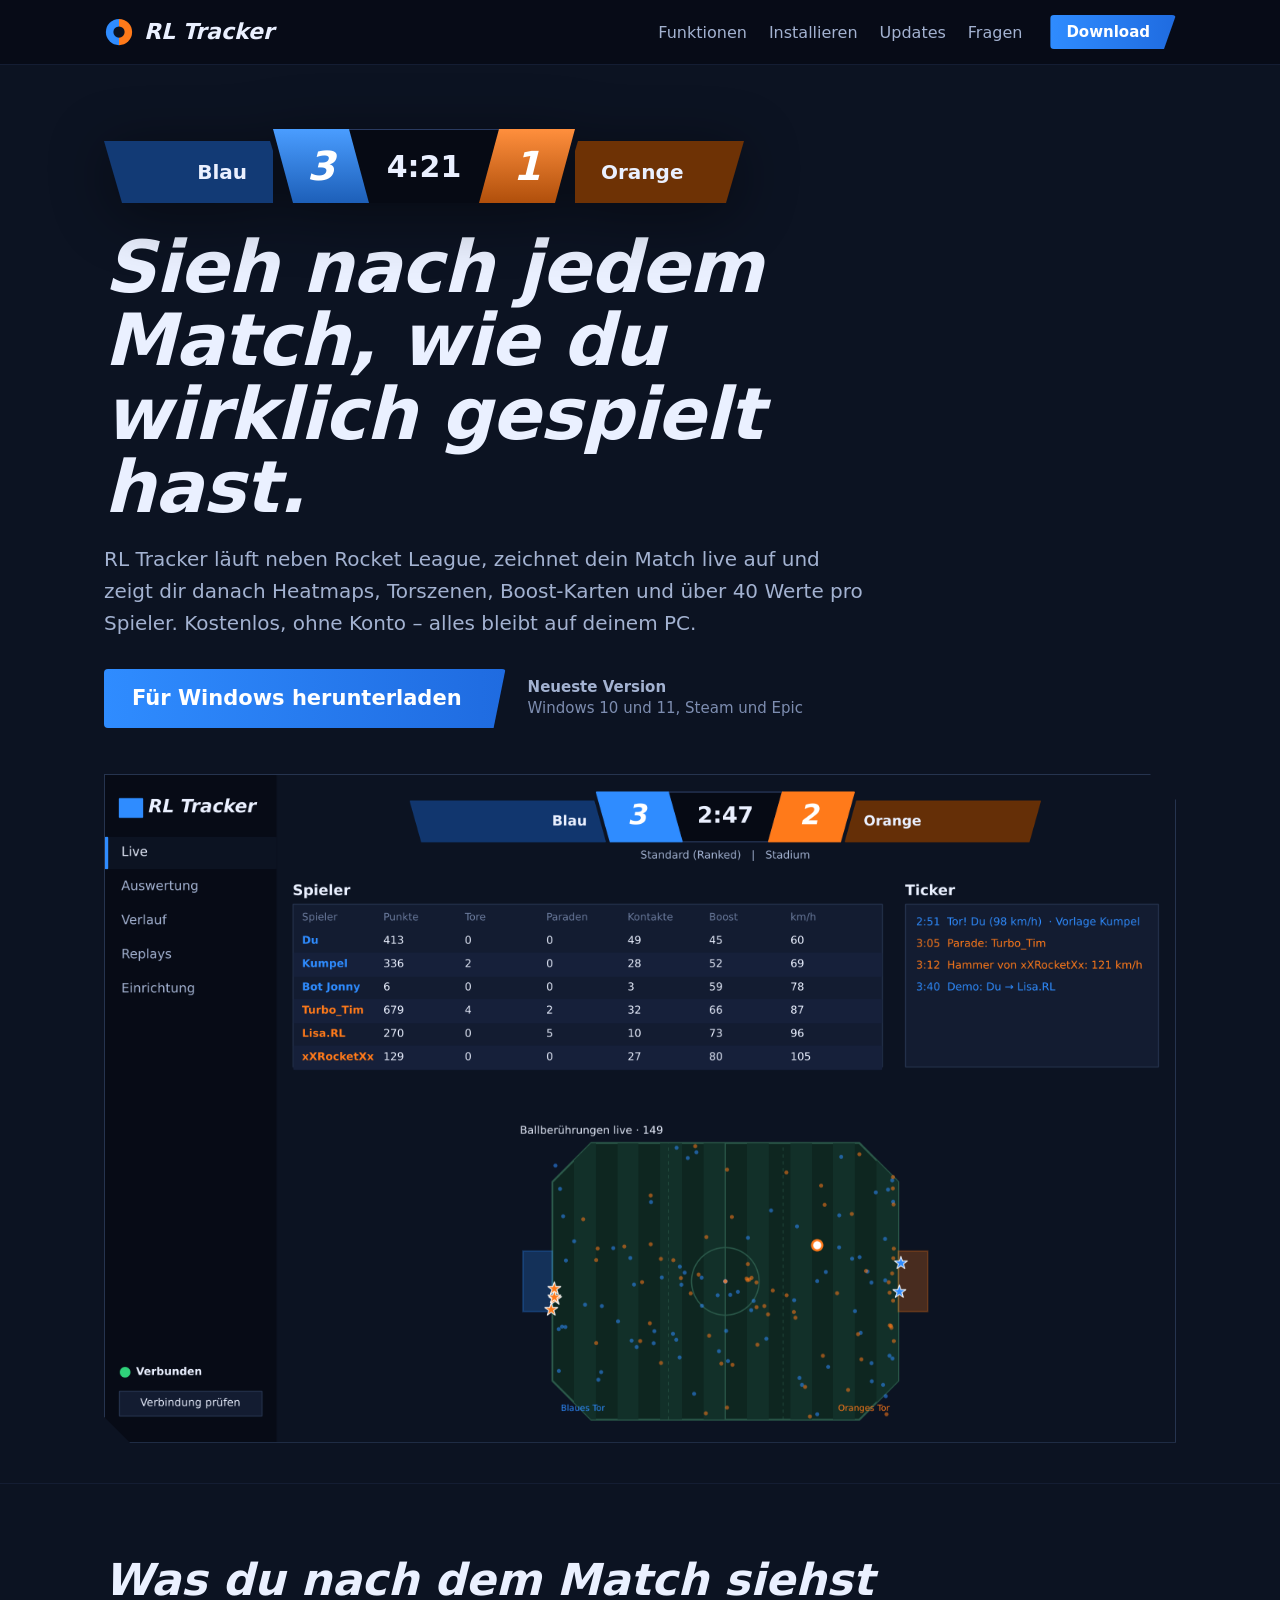
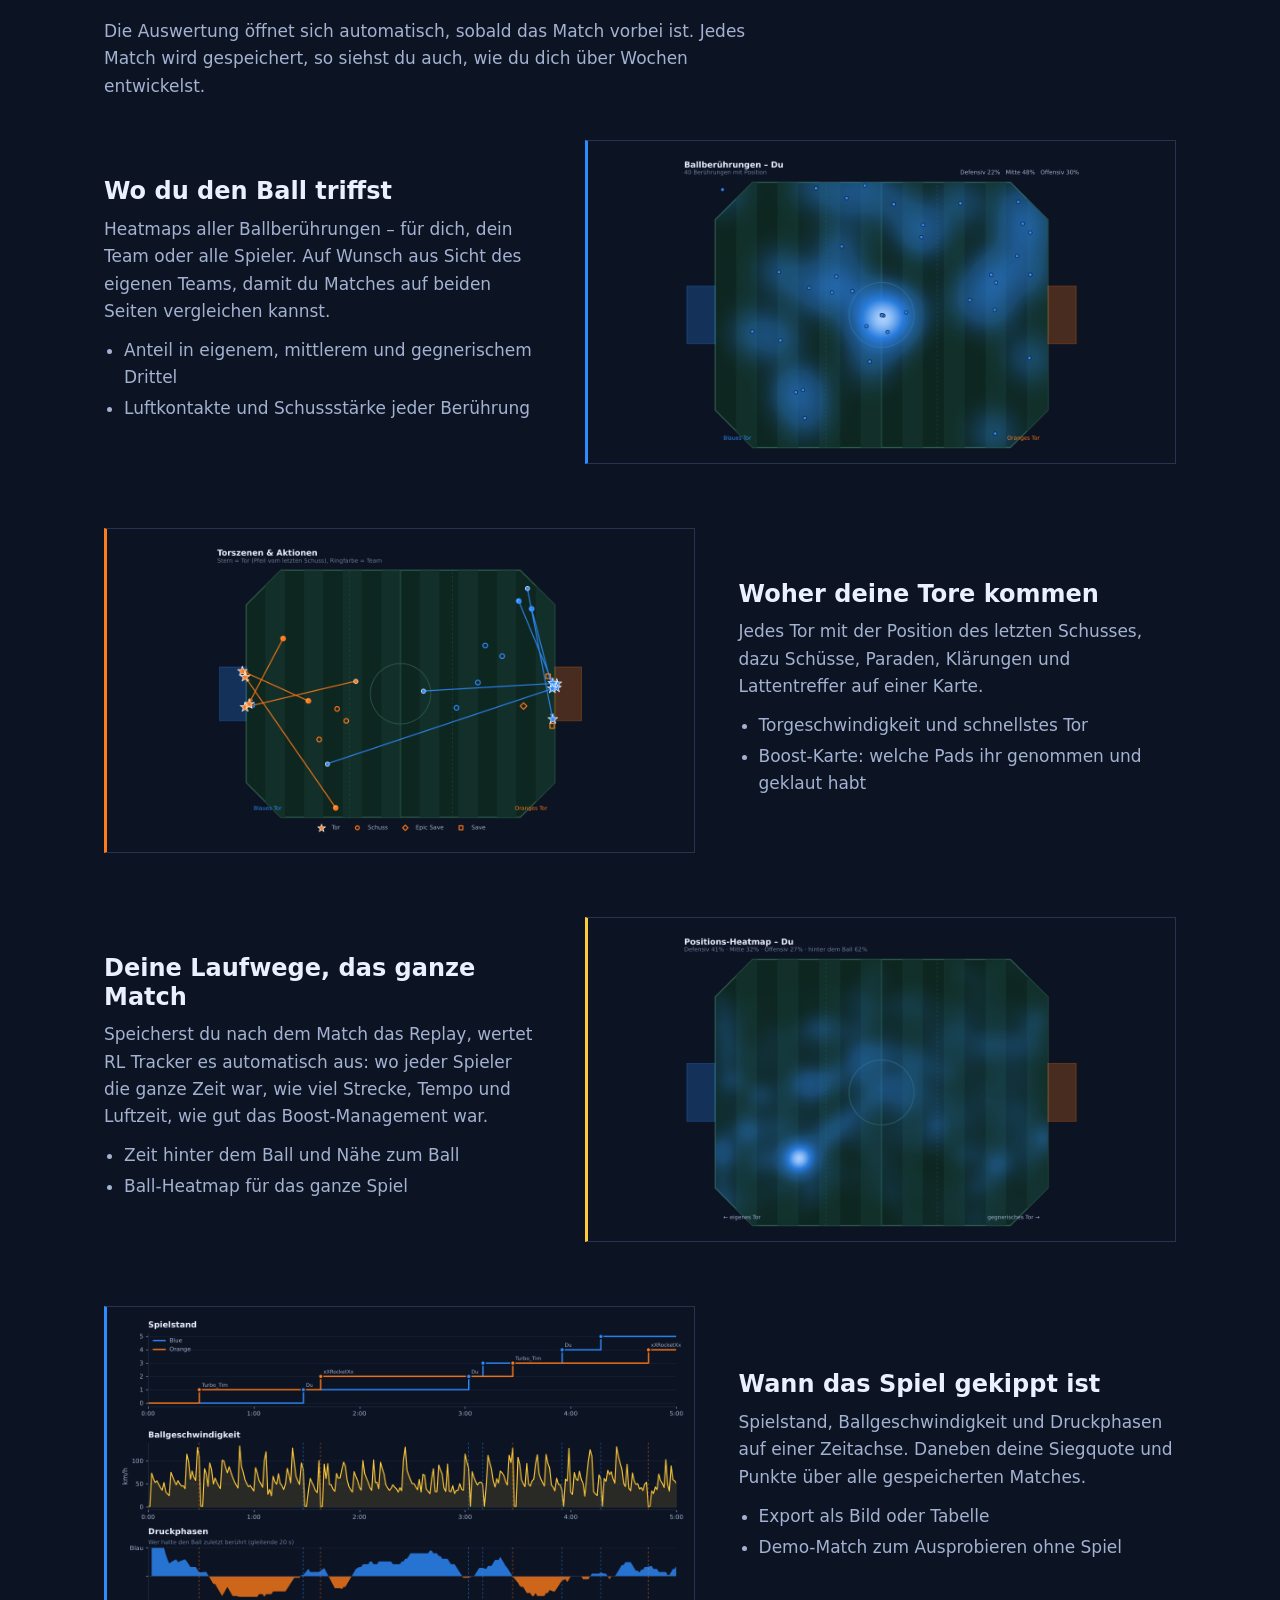
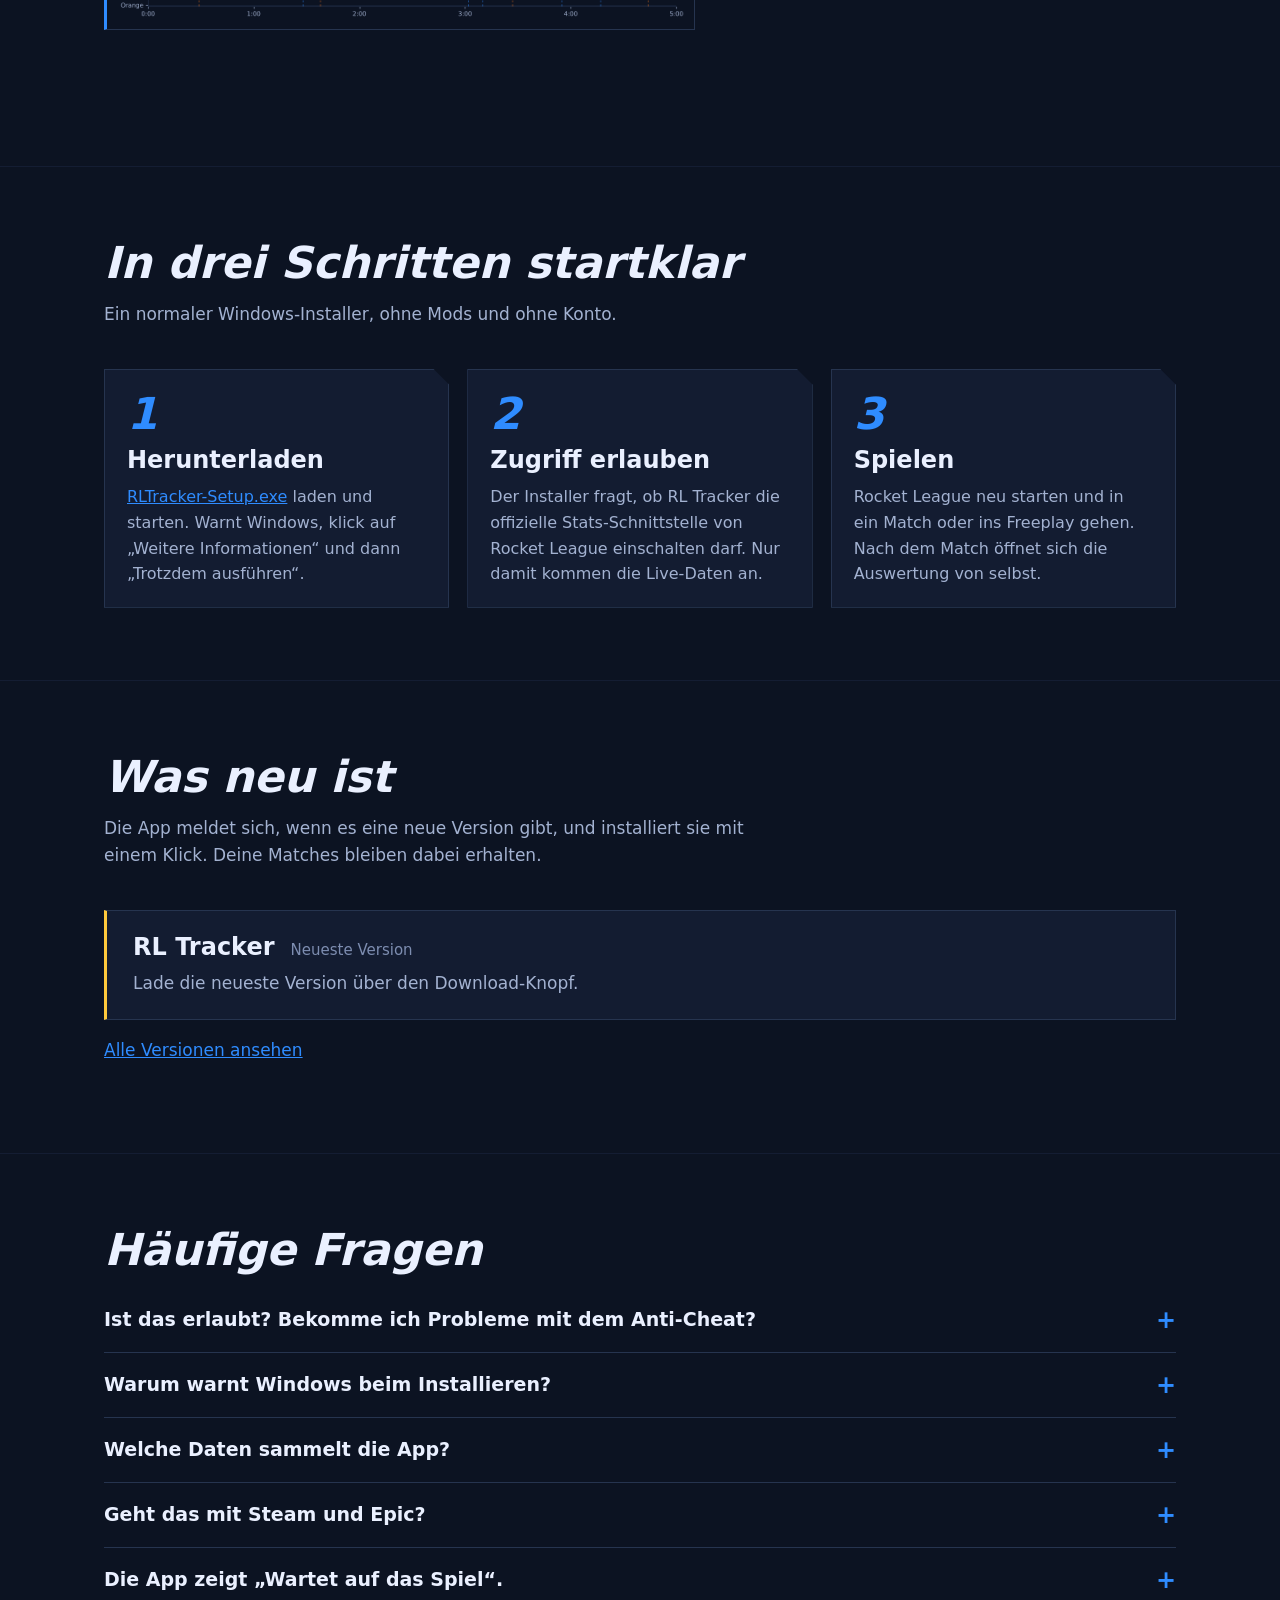
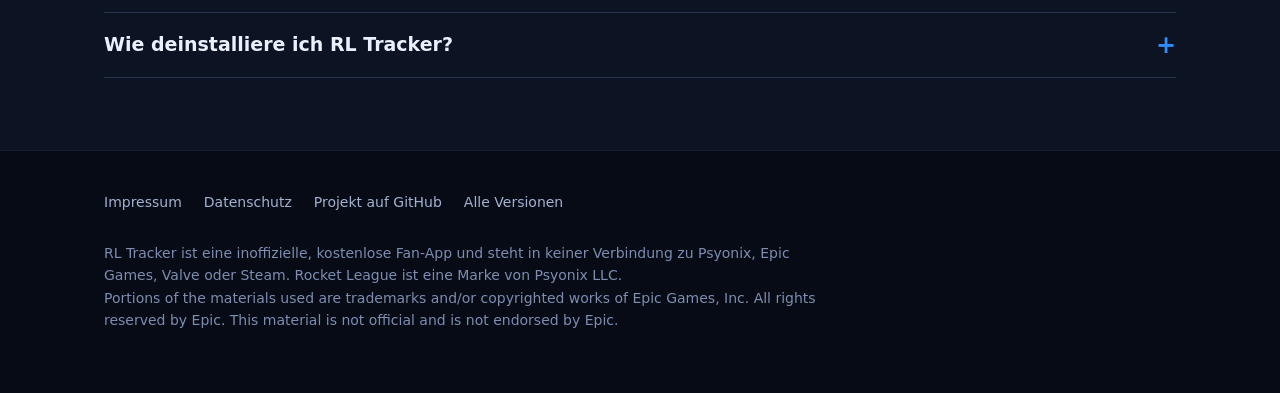
==== docs/index.html @ 03c275cf "Tracker conmplete" ====
<!doctype html>
<html lang="de">
<head>
  <meta charset="utf-8">
  <meta name="viewport" content="width=device-width, initial-scale=1">
  <title>RL Tracker – Statistiken und Heatmaps für deine Rocket-League-Matches</title>
  <meta name="description" content="Kostenlose Fan-App für Windows: zeichnet deine Rocket-League-Matches live auf und zeigt danach Heatmaps, Torszenen, Boost-Karten und über 40 Werte pro Spieler.">
  <meta property="og:title" content="RL Tracker">
  <meta property="og:description" content="Sieh nach jedem Match, wie du wirklich gespielt hast. Kostenlos für Windows.">
  <meta property="og:image" content="assets/heatmap.png">
  <link rel="icon" href="favicon.ico">
  <link rel="stylesheet" href="styles.css">
</head>
<body>

<header class="top">
  <div class="wrap">
    <a class="brand" href="#">
      <svg viewBox="0 0 64 64" aria-hidden="true"><path d="M32 4a28 28 0 0 0 0 56z" fill="#2f8cff"/><path d="M32 4a28 28 0 0 1 0 56z" fill="#ff7a1a"/><circle cx="32" cy="32" r="12" fill="#0c1322"/></svg>
      RL Tracker
    </a>
    <nav aria-label="Seitenbereiche">
      <a href="#funktionen">Funktionen</a>
      <a href="#installieren">Installieren</a>
      <a href="#updates">Updates</a>
      <a href="#fragen">Fragen</a>
    </nav>
    <a class="btn btn-primary js-download" href="#installieren">Download</a>
  </div>
</header>

<main>
  <section class="hero">
    <div class="wrap">
      <div class="bug" role="img" aria-label="Anzeigetafel: Blau 3, Orange 1">
        <div class="name blue">Blau</div>
        <div class="score blue" id="goal"><span>2</span></div>
        <div class="clock">4:21</div>
        <div class="score orange"><span>1</span></div>
        <div class="name orange">Orange</div>
      </div>

      <h1>Sieh nach jedem Match, wie du wirklich gespielt hast.</h1>
      <p class="lead">RL Tracker läuft neben Rocket League, zeichnet dein Match live auf und zeigt dir danach
        Heatmaps, Torszenen, Boost-Karten und über 40 Werte pro Spieler. Kostenlos, ohne Konto –
        alles bleibt auf deinem PC.</p>
      <div class="cta">
        <a class="btn btn-primary btn-big js-download" href="#installieren">Für Windows herunterladen</a>
        <div class="meta"><strong class="js-version">Neueste Version</strong><br>Windows 10 und 11, Steam und Epic</div>
      </div>

      <img class="shot" src="assets/live.png" width="1380" height="860"
           alt="Live-Ansicht von RL Tracker mit Anzeigetafel, Spielertabelle, Ticker und Karte der Ballkontakte">
    </div>
  </section>

  <section id="funktionen">
    <div class="wrap">
      <h2>Was du nach dem Match siehst</h2>
      <p class="intro">Die Auswertung öffnet sich automatisch, sobald das Match vorbei ist. Jedes Match wird gespeichert,
        so siehst du auch, wie du dich über Wochen entwickelst.</p>

      <div class="feature">
        <div class="text">
          <h3>Wo du den Ball triffst</h3>
          <p>Heatmaps aller Ballberührungen – für dich, dein Team oder alle Spieler. Auf Wunsch aus Sicht
            des eigenen Teams, damit du Matches auf beiden Seiten vergleichen kannst.</p>
          <ul><li>Anteil in eigenem, mittlerem und gegnerischem Drittel</li><li>Luftkontakte und Schussstärke jeder Berührung</li></ul>
        </div>
        <figure><img src="assets/heatmap.png" width="1320" height="726" loading="lazy" alt="Heatmap der Ballberührungen eines Spielers auf dem Spielfeld"></figure>
      </div>

      <div class="feature or">
        <div class="text">
          <h3>Woher deine Tore kommen</h3>
          <p>Jedes Tor mit der Position des letzten Schusses, dazu Schüsse, Paraden, Klärungen und
            Lattentreffer auf einer Karte.</p>
          <ul><li>Torgeschwindigkeit und schnellstes Tor</li><li>Boost-Karte: welche Pads ihr genommen und geklaut habt</li></ul>
        </div>
        <figure><img src="assets/torszenen.png" width="1320" height="726" loading="lazy" alt="Karte mit Toren, Schüssen und Paraden eines Matches"></figure>
      </div>

      <div class="feature bo">
        <div class="text">
          <h3>Deine Laufwege, das ganze Match</h3>
          <p>Speicherst du nach dem Match das Replay, wertet RL Tracker es automatisch aus: wo jeder Spieler
            die ganze Zeit war, wie viel Strecke, Tempo und Luftzeit, wie gut das Boost-Management war.</p>
          <ul><li>Zeit hinter dem Ball und Nähe zum Ball</li><li>Ball-Heatmap für das ganze Spiel</li></ul>
        </div>
        <figure><img src="assets/replay.png" width="1320" height="726" loading="lazy" alt="Positions-Heatmap eines Spielers aus einem Replay"></figure>
      </div>

      <div class="feature">
        <div class="text">
          <h3>Wann das Spiel gekippt ist</h3>
          <p>Spielstand, Ballgeschwindigkeit und Druckphasen auf einer Zeitachse. Daneben deine Siegquote
            und Punkte über alle gespeicherten Matches.</p>
          <ul><li>Export als Bild oder Tabelle</li><li>Demo-Match zum Ausprobieren ohne Spiel</li></ul>
        </div>
        <figure><img src="assets/verlauf.png" width="1320" height="726" loading="lazy" alt="Zeitverlauf mit Spielstand, Ballgeschwindigkeit und Druckphasen"></figure>
      </div>
    </div>
  </section>

  <section id="installieren">
    <div class="wrap">
      <h2>In drei Schritten startklar</h2>
      <p class="intro">Ein normaler Windows-Installer, ohne Mods und ohne Konto.</p>
      <ol class="steps">
        <li><h3>Herunterladen</h3>
          <p><a class="js-download" href="#">RLTracker-Setup.exe</a> laden und starten. Warnt Windows, klick auf
            „Weitere Informationen“ und dann „Trotzdem ausführen“.</p></li>
        <li><h3>Zugriff erlauben</h3>
          <p>Der Installer fragt, ob RL Tracker die offizielle Stats-Schnittstelle von Rocket League einschalten darf.
            Nur damit kommen die Live-Daten an.</p></li>
        <li><h3>Spielen</h3>
          <p>Rocket League neu starten und in ein Match oder ins Freeplay gehen. Nach dem Match öffnet sich
            die Auswertung von selbst.</p></li>
      </ol>
    </div>
  </section>

  <section id="updates">
    <div class="wrap">
      <h2>Was neu ist</h2>
      <p class="intro">Die App meldet sich, wenn es eine neue Version gibt, und installiert sie mit einem Klick.
        Deine Matches bleiben dabei erhalten.</p>
      <article class="release" id="release">
        <header><h3>RL Tracker</h3><span>Neueste Version</span></header>
        <div class="notes">Lade die neueste Version über den Download-Knopf.</div>
      </article>
      <p><a class="js-all-releases" href="#">Alle Versionen ansehen</a></p>
    </div>
  </section>

  <section id="fragen">
    <div class="wrap">
      <h2>Häufige Fragen</h2>
      <details>
        <summary>Ist das erlaubt? Bekomme ich Probleme mit dem Anti-Cheat?</summary>
        <p>RL Tracker nutzt die offizielle Stats-Schnittstelle, die Psyonix für Overlays und Tools anbietet. Die App
          verändert keine Spieldateien, liest keinen Spielspeicher, installiert keine Mods und verschafft dir keinen
          spielerischen Vorteil. Sie wertet nur aus, was das Spiel selbst bereitstellt.</p>
      </details>
      <details>
        <summary>Warum warnt Windows beim Installieren?</summary>
        <p>Windows warnt bei neuen Programmen, die noch nicht digital signiert sind. Klick auf „Weitere Informationen“
          und dann auf „Trotzdem ausführen“. Wer sichergehen will, vergleicht die Prüfsumme der Datei mit der auf der
          Download-Seite: in PowerShell <code>Get-FileHash RLTracker-Setup.exe</code>.</p>
      </details>
      <details>
        <summary>Welche Daten sammelt die App?</summary>
        <p>Keine. Matches und Einstellungen liegen in <code>Dokumente\RLTracker</code> auf deinem PC. Die App fragt beim Start
          nur bei GitHub nach, ob es eine neue Version gibt – das lässt sich abschalten.</p>
      </details>
      <details>
        <summary>Geht das mit Steam und Epic?</summary>
        <p>Ja, mit beiden – auch wenn beide installiert sind. Der Installer stellt alle gefundenen Installationen ein.</p>
      </details>
      <details>
        <summary>Die App zeigt „Wartet auf das Spiel“.</summary>
        <ol>
          <li>Rocket League komplett beenden und neu starten – die Einstellung wird nur beim Spielstart gelesen.</li>
          <li>In ein Match oder ins Freeplay gehen; im Hauptmenü sendet das Spiel nichts.</li>
          <li>Hilft das nicht: in der App „Verbindung prüfen“ und „Automatisch reparieren“ klicken.</li>
        </ol>
      </details>
      <details>
        <summary>Wie deinstalliere ich RL Tracker?</summary>
        <p>Windows-Einstellungen, Apps, RL Tracker, Deinstallieren. Dabei wird die Stats-Schnittstelle wieder
          ausgeschaltet. Deine gespeicherten Matches bleiben in <code>Dokumente\RLTracker</code>, bis du den Ordner löschst.</p>
      </details>
    </div>
  </section>
</main>

<footer>
  <div class="wrap">
    <div class="links">
      <a href="impressum.html">Impressum</a>
      <a href="datenschutz.html">Datenschutz</a>
      <a class="js-repo" href="#">Projekt auf GitHub</a>
      <a class="js-all-releases" href="#">Alle Versionen</a>
    </div>
    <p class="legal">RL Tracker ist eine inoffizielle, kostenlose Fan-App und steht in keiner Verbindung zu Psyonix,
      Epic Games, Valve oder Steam. Rocket League ist eine Marke von Psyonix LLC.<br>
      Portions of the materials used are trademarks and/or copyrighted works of Epic Games, Inc. All rights reserved
      by Epic. This material is not official and is not endorsed by Epic.</p>
  </div>
</footer>

<script>
  // ===== Einstellung: dein GitHub-Projekt (genauso wie GITHUB_REPO in rltracker/__init__.py) =====
  const REPO = "steffenPls/rltracker";

  const configured = !/DEIN/i.test(REPO);
  const releases = `https://github.com/${REPO}/releases`;
  // Dieser Link zeigt immer auf die neueste Version – nach einem Update muss hier nichts geändert werden.
  const download = `${releases}/latest/download/RLTracker-Setup.exe`;

  if (configured) {
    document.querySelectorAll(".js-download").forEach(a => a.href = download);
    document.querySelectorAll(".js-all-releases").forEach(a => a.href = releases);
    document.querySelectorAll(".js-repo").forEach(a => a.href = `https://github.com/${REPO}`);
  }

  // Anzeigetafel: einmal ein Tor für Blau
  const goal = document.getElementById("goal");
  const reduce = matchMedia("(prefers-reduced-motion: reduce)").matches;
  setTimeout(() => { goal.innerHTML = "<span>3</span>"; goal.classList.add("goal"); }, reduce ? 0 : 900);

  // Neueste Version von GitHub anzeigen (Versionsnummer, Datum, Größe, Änderungen)
  const esc = s => s.replace(/[&<>"]/g, c => ({"&": "&amp;", "<": "&lt;", ">": "&gt;", '"': "&quot;"}[c]));
  function notesToHtml(md) {
    const out = []; let list = false;
    for (const raw of md.split(/\r?\n/)) {
      const line = raw.trim();
      const item = line.match(/^[-*]\s+(.*)/);
      if (item) { if (!list) { out.push("<ul>"); list = true; } out.push(`<li>${esc(item[1])}</li>`); continue; }
      if (list) { out.push("</ul>"); list = false; }
      if (line) out.push(`<p>${esc(line.replace(/^#+\s*/, ""))}</p>`);
    }
    if (list) out.push("</ul>");
    return out.join("");
  }
  if (configured) {
    fetch(`https://api.github.com/repos/${REPO}/releases/latest`, {headers: {Accept: "application/vnd.github+json"}})
      .then(r => r.ok ? r.json() : Promise.reject(r.status))
      .then(rel => {
        const v = (rel.tag_name || "").replace(/^v/i, "");
        const asset = (rel.assets || []).find(a => a.name === "RLTracker-Setup.exe");
        const size = asset ? `, ${Math.round(asset.size / 1e6)} MB` : "";
        const date = new Date(rel.published_at).toLocaleDateString("de-DE", {day: "numeric", month: "long", year: "numeric"});
        document.querySelectorAll(".js-version").forEach(e => e.textContent = `Version ${v}${size}`);
        const box = document.getElementById("release");
        box.querySelector("h3").textContent = `Version ${v}`;
        box.querySelector("header span").textContent = date;
        box.querySelector(".notes").innerHTML = rel.body ? notesToHtml(rel.body) : "Fehlerbehebungen und Verbesserungen.";
      })
      .catch(() => {});
  }
</script>
</body>
</html>
---- docs/styles.css ----
/* RL Tracker – Webseite. Gleiche Farben wie die App: Arena bei Nacht, Teamfarben, Boost-Gelb. */
:root {
  --rail: #070b16;
  --bg: #0c1322;
  --panel: #131c31;
  --raised: #1a2540;
  --line: #26344f;
  --text: #eaf0ff;
  --text-2: #a3b2d1;
  --muted: #7d8db0;
  --blue: #2f8cff;
  --blue-dark: #123a75;
  --orange: #ff7a1a;
  --orange-dark: #6e3205;
  --boost: #ffc93c;
  --display: "Bahnschrift", "DIN Alternate", "DIN Condensed", "Barlow Semi Condensed", "Arial Narrow", system-ui, sans-serif;
  --body: "Segoe UI", system-ui, -apple-system, "Helvetica Neue", Arial, sans-serif;
  --max: 1120px;
  color-scheme: dark;
}

* { box-sizing: border-box; }
html { scroll-behavior: smooth; }
body {
  margin: 0;
  background: var(--bg);
  color: var(--text);
  font: 17px/1.6 var(--body);
  -webkit-font-smoothing: antialiased;
}
img { max-width: 100%; height: auto; display: block; }
a { color: var(--blue); }
a:hover { color: #6aaeff; }
:focus-visible { outline: 2px solid var(--boost); outline-offset: 3px; }

.wrap { max-width: var(--max); margin: 0 auto; padding: 0 24px; }

/* ------------------------------------------------------------ Kopfzeile */
.top {
  position: sticky; top: 0; z-index: 10;
  background: color-mix(in srgb, var(--rail) 88%, transparent);
  backdrop-filter: blur(8px);
  border-bottom: 1px solid #141d33;
}
.top .wrap { display: flex; align-items: center; gap: 28px; height: 64px; }
.brand { display: flex; align-items: center; gap: 10px; color: var(--text); text-decoration: none;
  font: italic 700 22px/1 var(--display); }
.brand svg { width: 30px; height: 30px; }
.top nav { display: flex; gap: 22px; margin-left: auto; }
.top nav a { color: var(--text-2); text-decoration: none; font: 500 16px var(--display); }
.top nav a:hover { color: var(--text); }

/* ------------------------------------------------------------ Knöpfe */
.btn {
  display: inline-flex; align-items: center; gap: 10px;
  padding: 12px 22px; border-radius: 4px; text-decoration: none;
  font: 600 17px/1.2 var(--display); color: var(--text);
  background: var(--panel); border: 1px solid var(--line);
}
.btn:hover { background: var(--raised); color: var(--text); }
.btn-primary {
  color: #fff; border: none;
  background: linear-gradient(90deg, #2f8cff, #1f6be0);
  clip-path: polygon(0 0, 100% 0, calc(100% - 12px) 100%, 0 100%);
  padding-right: 34px;
}
.btn-primary:hover { background: linear-gradient(90deg, #4a9cff, #2f7cf0); color: #fff; }
.btn-big { font-size: 21px; padding: 17px 44px 17px 28px; }
.btn small { font: 400 14px var(--body); opacity: .85; }
.top .btn { padding: 8px 26px 8px 16px; font-size: 15px; }

/* ------------------------------------------------------------ Hero */
.hero { padding: 64px 0 40px; overflow: hidden; }
.hero h1 {
  font: italic 700 clamp(40px, 6.2vw, 72px)/1.02 var(--display);
  letter-spacing: -0.01em;
  margin: 28px 0 18px;
  max-width: 16ch;
}
.hero p.lead { font-size: 20px; color: var(--text-2); max-width: 38em; margin: 0 0 30px; }
.cta { display: flex; flex-wrap: wrap; align-items: center; gap: 14px 22px; }
.cta .meta { color: var(--muted); font-size: 15px; line-height: 1.45; }
.cta .meta strong { color: var(--text-2); font-weight: 600; }

/* Anzeigetafel wie im Spiel – das eine auffällige Element der Seite */
.bug { display: flex; align-items: stretch; height: 74px; width: min(100%, 640px); filter: drop-shadow(0 10px 30px rgba(0,0,0,.45)); }
.bug .name, .bug .score, .bug .clock { display: flex; align-items: center; justify-content: center; }
.bug .name { flex: 1; margin-top: 12px; font: 700 20px var(--display); padding: 0 26px; }
.bug .name.blue { background: var(--blue-dark); clip-path: polygon(0 0, calc(100% - 3px) 0, calc(100% + 16px) 100%, 18px 100%); justify-content: flex-end; }
.bug .name.orange { background: var(--orange-dark); clip-path: polygon(3px 0, 100% 0, calc(100% - 18px) 100%, -16px 100%); justify-content: flex-start; }
.bug .score { width: 96px; font: italic 700 40px var(--display); color: #fff; position: relative; overflow: hidden; }
.bug .score.blue { background: linear-gradient(180deg, #4a9dff, #1d5fb8); clip-path: polygon(0 0, 100% 0, calc(100% + 20px) 100%, 20px 100%); margin-right: -20px; }
.bug .score.orange { background: linear-gradient(180deg, #ff8f3d, #b04f0b); clip-path: polygon(0 0, 100% 0, calc(100% - 20px) 100%, -20px 100%); margin-left: -20px; }
.bug .clock { width: 150px; background: #060a14; border-top: 1px solid #2a3b60;
  clip-path: polygon(0 0, 100% 0, calc(100% - 20px) 100%, 20px 100%); font: 700 30px var(--display); z-index: 1; }
.bug .score span { display: block; }
@media (prefers-reduced-motion: no-preference) {
  .bug .score.goal span { animation: tick .55s cubic-bezier(.2,.9,.3,1.2) both; }
  .bug .score.goal::after {
    content: ""; position: absolute; inset: 0; background: #fff; opacity: 0;
    animation: flash .9s ease-out both;
  }
}
@keyframes tick { from { transform: translateY(110%); } to { transform: translateY(0); } }
@keyframes flash { 0% { opacity: .75; } 100% { opacity: 0; } }

.shot {
  margin-top: 46px; border: 1px solid var(--line); background: var(--panel);
  clip-path: polygon(0 0, calc(100% - 26px) 0, 100% 26px, 100% 100%, 26px 100%, 0 calc(100% - 26px));
}

/* ------------------------------------------------------------ Abschnitte */
section { padding: 72px 0; }
section + section { border-top: 1px solid #141d33; }
h2 { font: italic 700 clamp(30px, 4vw, 44px)/1.1 var(--display); margin: 0 0 14px; }
h3 { font: 700 24px/1.2 var(--display); margin: 0 0 10px; }
.intro { color: var(--text-2); max-width: 40em; margin: 0 0 40px; }

.feature { display: grid; grid-template-columns: 1fr 1.35fr; gap: 44px; align-items: center; margin-bottom: 64px; }
.feature:nth-child(even) { grid-template-columns: 1.35fr 1fr; }
.feature:nth-child(even) .text { order: 2; }
.feature .text p { color: var(--text-2); margin: 0 0 12px; }
.feature ul { margin: 0; padding-left: 20px; color: var(--text-2); }
.feature li { margin: 4px 0; }
.feature figure { margin: 0; border: 1px solid var(--line); background: var(--bg);
  border-left: 3px solid var(--edge, var(--blue)); }
.feature.or figure { --edge: var(--orange); }
.feature.bo figure { --edge: var(--boost); }

/* Schritte (echte Reihenfolge) */
.steps { list-style: none; padding: 0; margin: 0; display: grid; grid-template-columns: repeat(3, 1fr); gap: 18px; counter-reset: s; }
.steps li { counter-increment: s; background: var(--panel); border: 1px solid var(--line); padding: 22px 22px 20px;
  clip-path: polygon(0 0, calc(100% - 16px) 0, 100% 16px, 100% 100%, 0 100%); }
.steps li::before { content: counter(s); display: block; font: italic 700 44px/1 var(--display); color: var(--blue); margin-bottom: 10px; }
.steps p { color: var(--text-2); margin: 6px 0 0; font-size: 16px; }

/* Updates */
.release { background: var(--panel); border: 1px solid var(--line); border-left: 3px solid var(--boost); padding: 22px 26px; }
.release header { display: flex; flex-wrap: wrap; gap: 6px 16px; align-items: baseline; margin-bottom: 8px; }
.release header h3 { margin: 0; }
.release header span { color: var(--muted); font-size: 15px; }
.release .notes { color: var(--text-2); }
.release .notes ul { padding-left: 20px; margin: 6px 0; }

/* FAQ */
details { border-bottom: 1px solid var(--line); padding: 4px 0; }
summary { cursor: pointer; list-style: none; padding: 16px 0; font: 600 19px var(--display); display: flex; justify-content: space-between; gap: 16px; }
summary::-webkit-details-marker { display: none; }
summary::after { content: "+"; color: var(--blue); font-size: 24px; line-height: 1; transition: transform .2s; }
details[open] summary::after { transform: rotate(45deg); }
details p, details ol { color: var(--text-2); margin: 0 0 16px; max-width: 46em; }
code { font-size: .92em; background: #0a1020; border: 1px solid var(--line); padding: 1px 6px; border-radius: 3px; }

/* ------------------------------------------------------------ Fußzeile */
footer { background: var(--rail); border-top: 1px solid #141d33; padding: 40px 0 48px; color: var(--muted); font-size: 14px; }
footer .wrap { display: grid; gap: 14px; }
footer .links { display: flex; flex-wrap: wrap; gap: 8px 22px; }
footer a { color: var(--text-2); text-decoration: none; }
footer a:hover { color: var(--text); }
.legal { max-width: 52em; }

/* Rechtstexte */
.doc { max-width: 760px; padding: 56px 24px 80px; margin: 0 auto; }
.doc h1 { font: italic 700 44px/1.1 var(--display); margin: 0 0 24px; }
.doc h2 { font-size: 26px; margin: 34px 0 8px; }
.doc p, .doc li { color: var(--text-2); }
.todo { background: rgba(255, 201, 60, .12); border: 1px dashed var(--boost); color: var(--boost); padding: 1px 6px; }

/* ------------------------------------------------------------ Schmal */
@media (max-width: 860px) {
  .top nav { display: none; }
  .top .btn { margin-left: auto; }
  .feature, .feature:nth-child(even) { grid-template-columns: 1fr; gap: 20px; }
  .feature:nth-child(even) .text { order: 0; }
  .steps { grid-template-columns: 1fr; }
  .bug { height: 58px; }
  .bug .name { font-size: 15px; padding: 0 14px; }
  .bug .score { width: 70px; font-size: 30px; }
  .bug .clock { width: 104px; font-size: 22px; }
}
@media (max-width: 480px) {
  .bug .name { display: none; }
  .bug { width: auto; }
  .btn-big { width: 100%; justify-content: center; text-align: center; padding-right: 34px; }
}
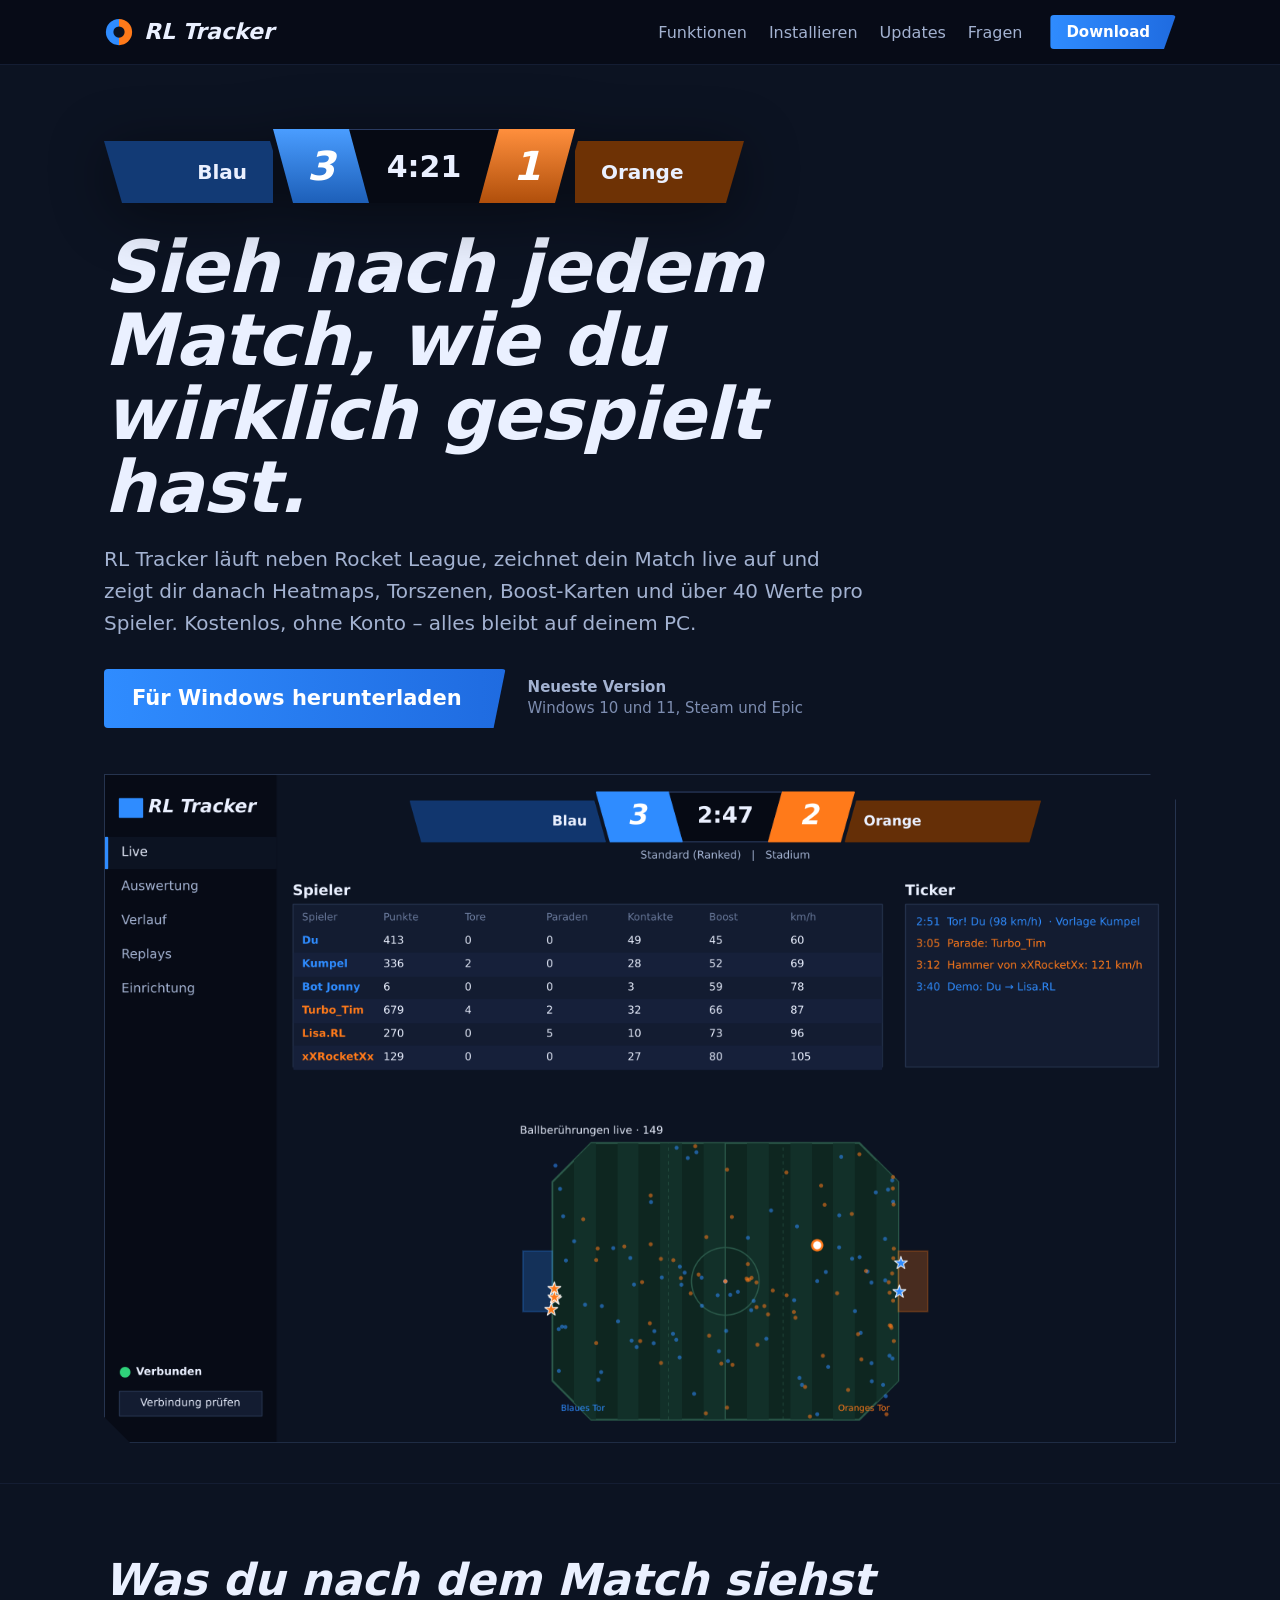
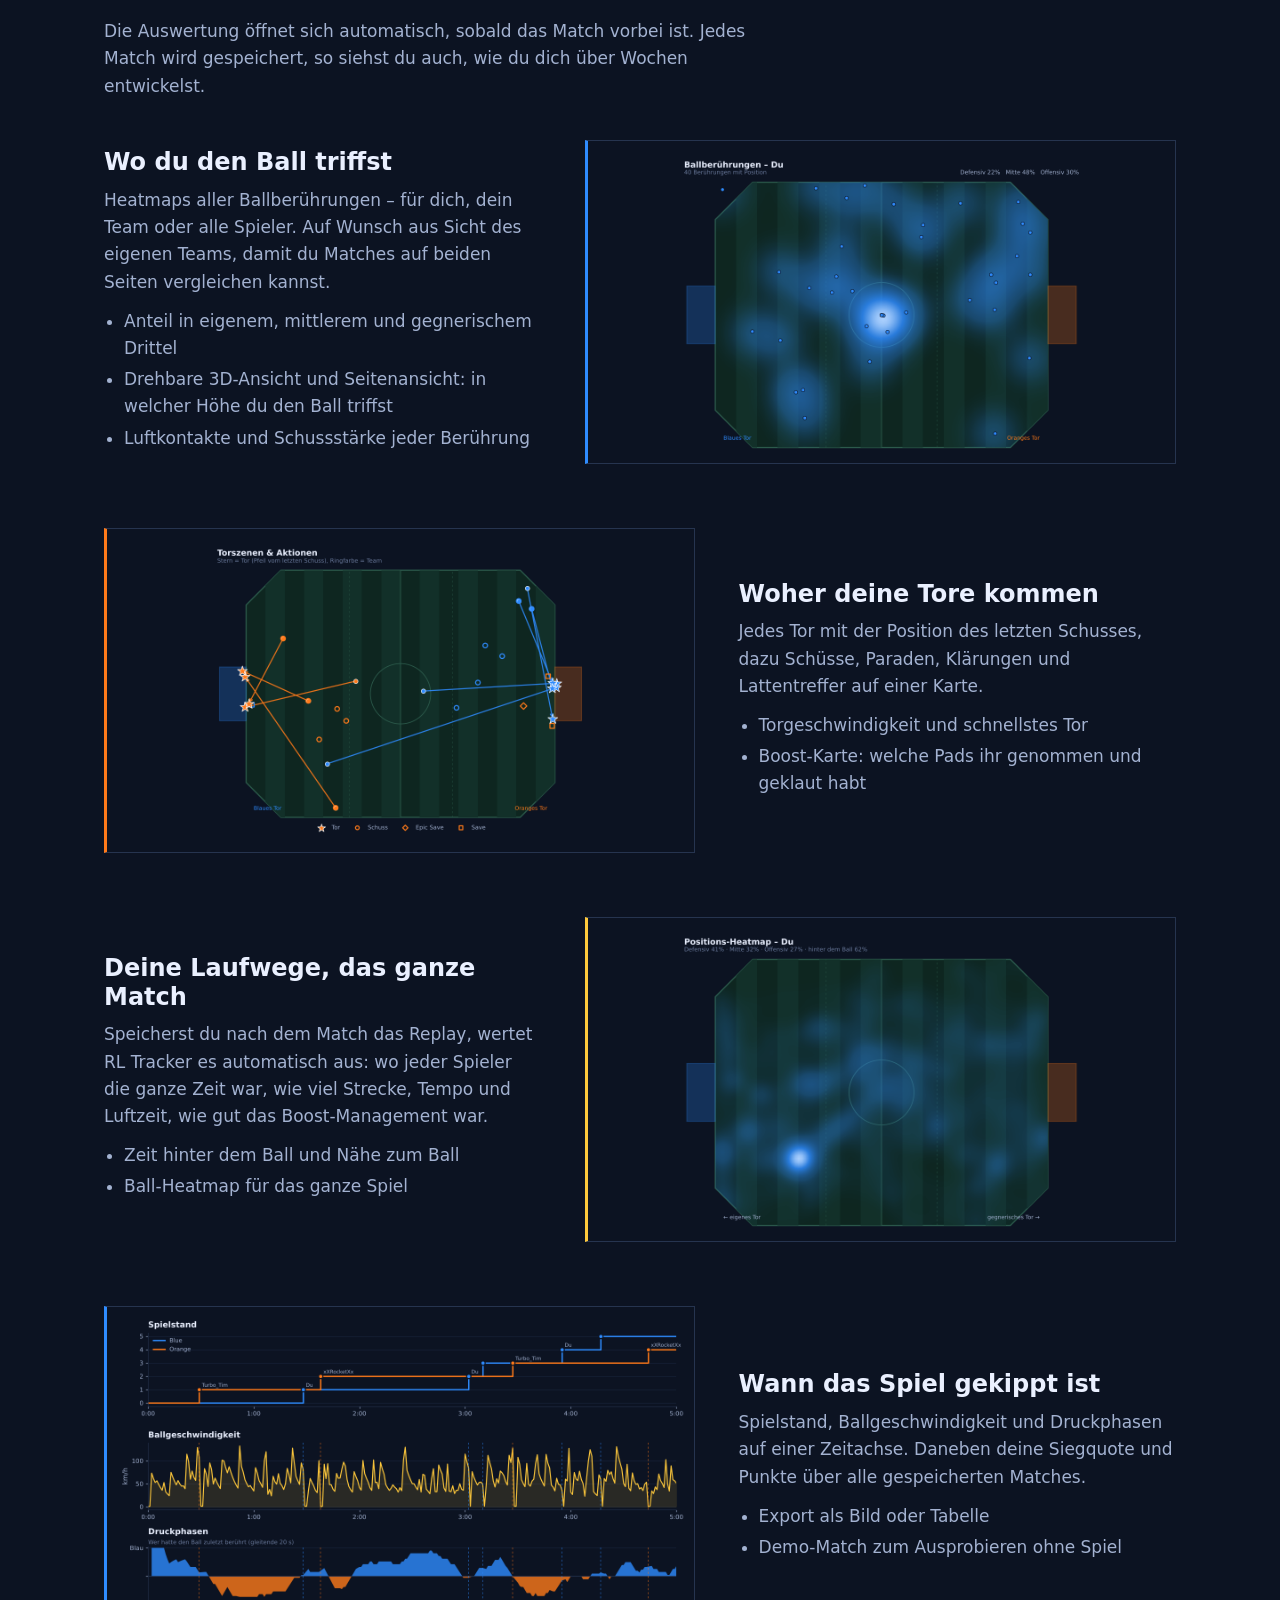
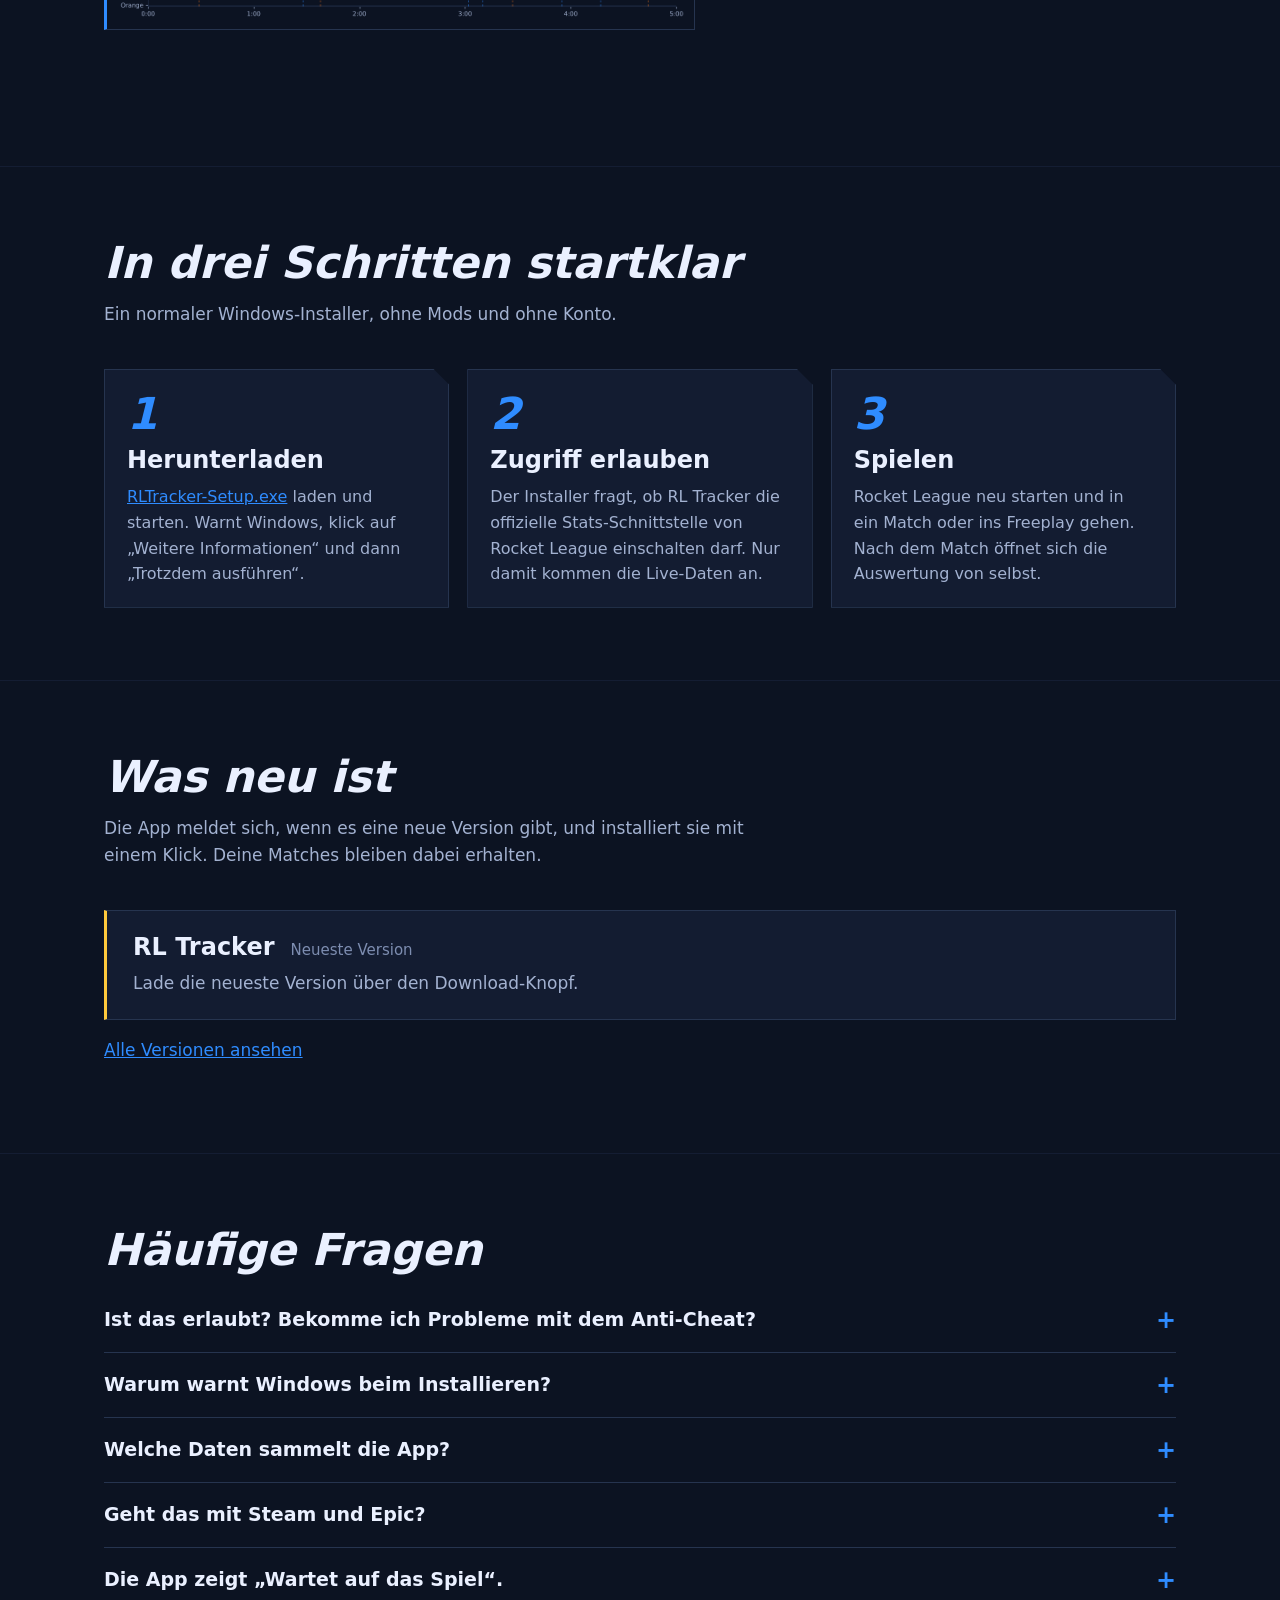
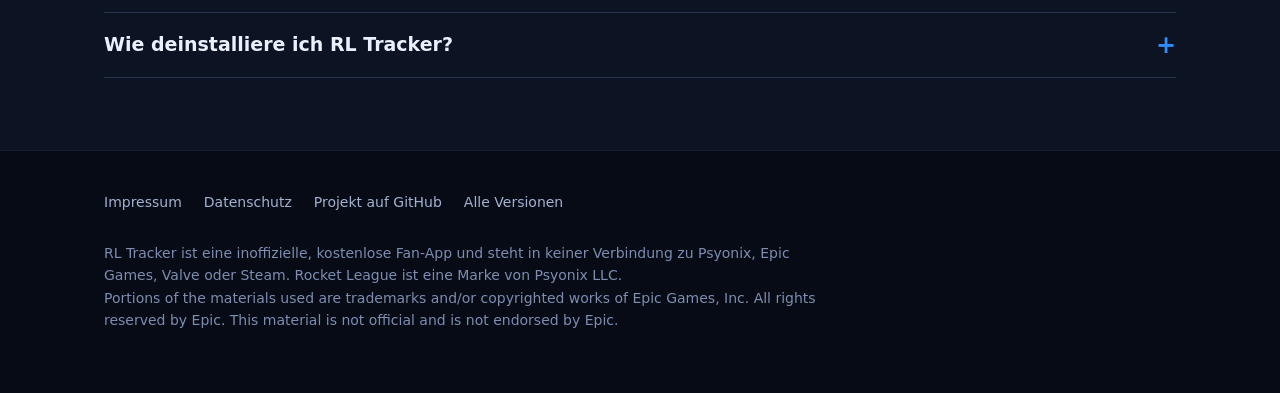
==== commit 24c5e3ce: "3d heatmap" ====
--- a/docs/index.html
+++ b/docs/index.html
@@ -65,7 +65,7 @@
           <h3>Wo du den Ball triffst</h3>
           <p>Heatmaps aller Ballberührungen – für dich, dein Team oder alle Spieler. Auf Wunsch aus Sicht
             des eigenen Teams, damit du Matches auf beiden Seiten vergleichen kannst.</p>
-          <ul><li>Anteil in eigenem, mittlerem und gegnerischem Drittel</li><li>Luftkontakte und Schussstärke jeder Berührung</li></ul>
+          <ul><li>Anteil in eigenem, mittlerem und gegnerischem Drittel</li><li>Drehbare 3D-Ansicht und Seitenansicht: in welcher Höhe du den Ball triffst</li><li>Luftkontakte und Schussstärke jeder Berührung</li></ul>
         </div>
         <figure><img src="assets/heatmap.png" width="1320" height="726" loading="lazy" alt="Heatmap der Ballberührungen eines Spielers auf dem Spielfeld"></figure>
       </div>
@@ -213,6 +213,7 @@
   const esc = s => s.replace(/[&<>"]/g, c => ({"&": "&amp;", "<": "&lt;", ">": "&gt;", '"': "&quot;"}[c]));
   function notesToHtml(md) {
     const out = []; let list = false;
+    md = md.replace(/\[wichtig\]/ig, "");
     for (const raw of md.split(/\r?\n/)) {
       const line = raw.trim();
       const item = line.match(/^[-*]\s+(.*)/);
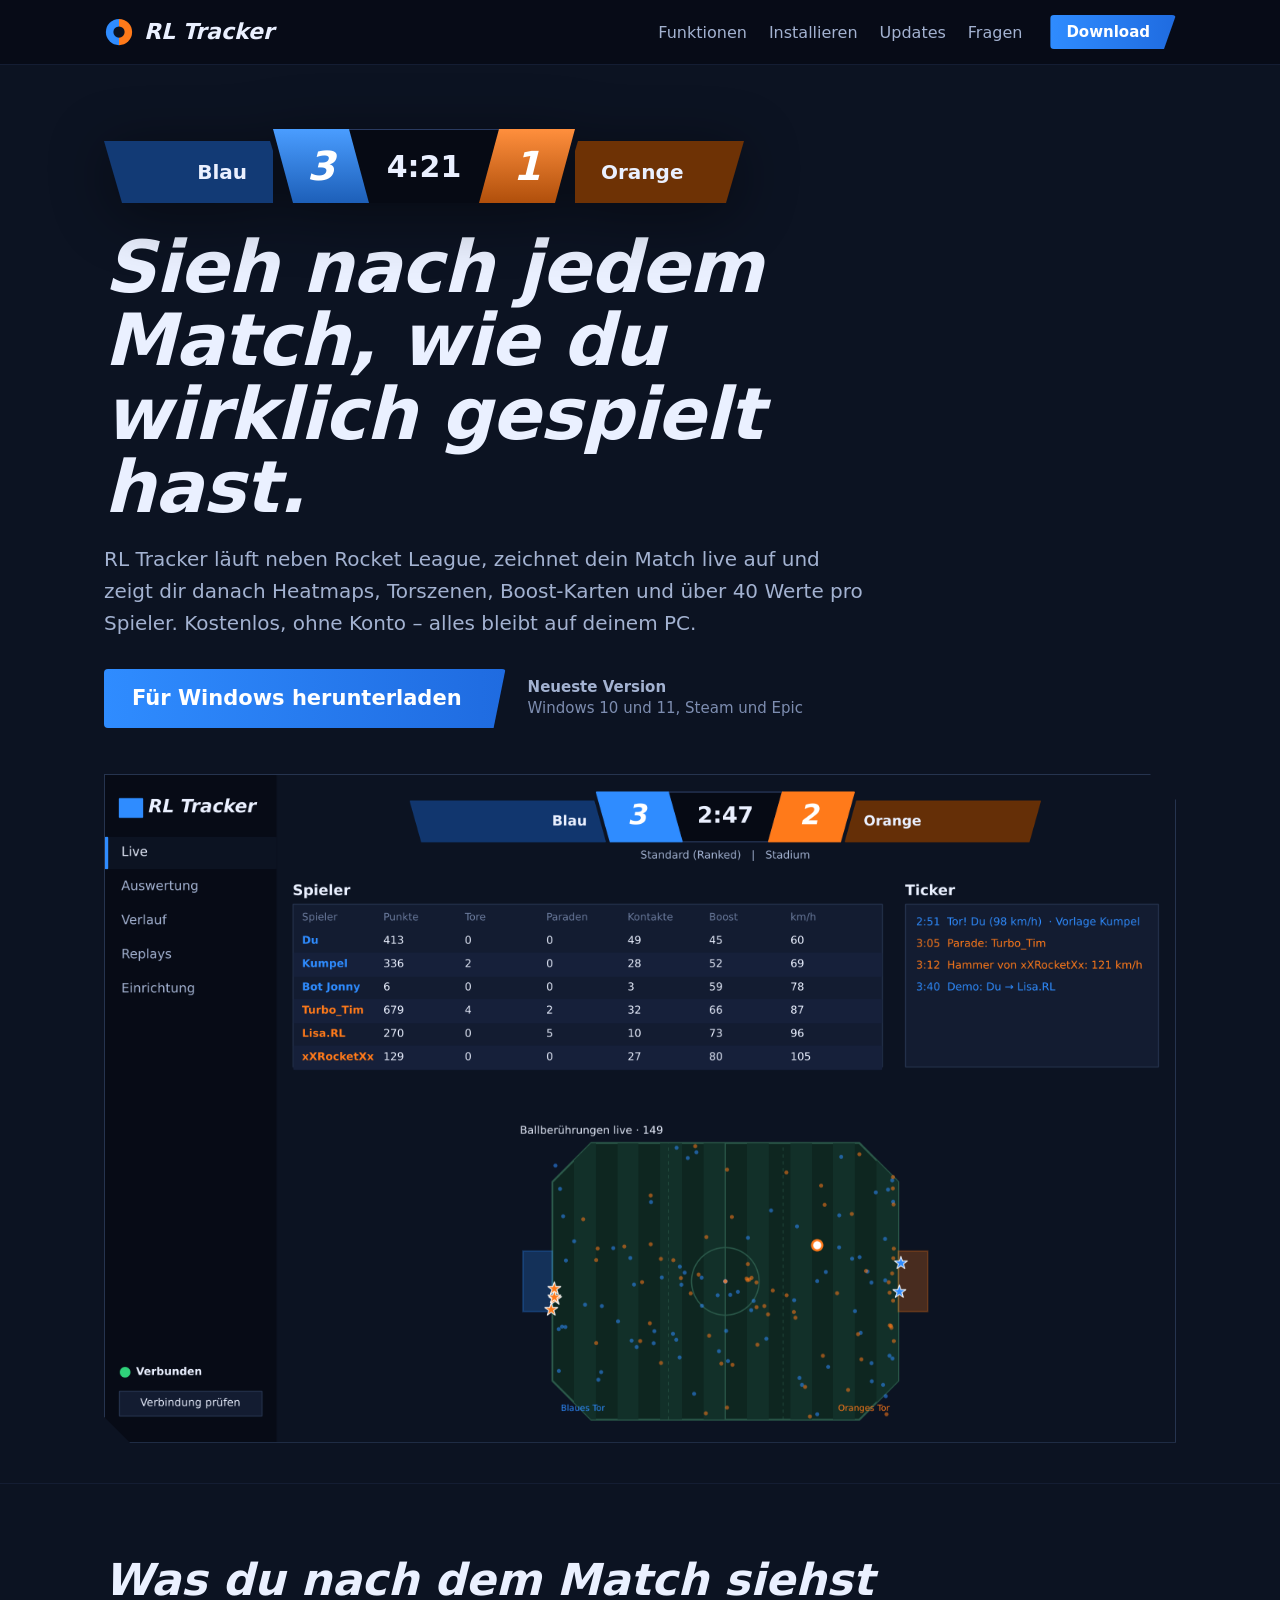
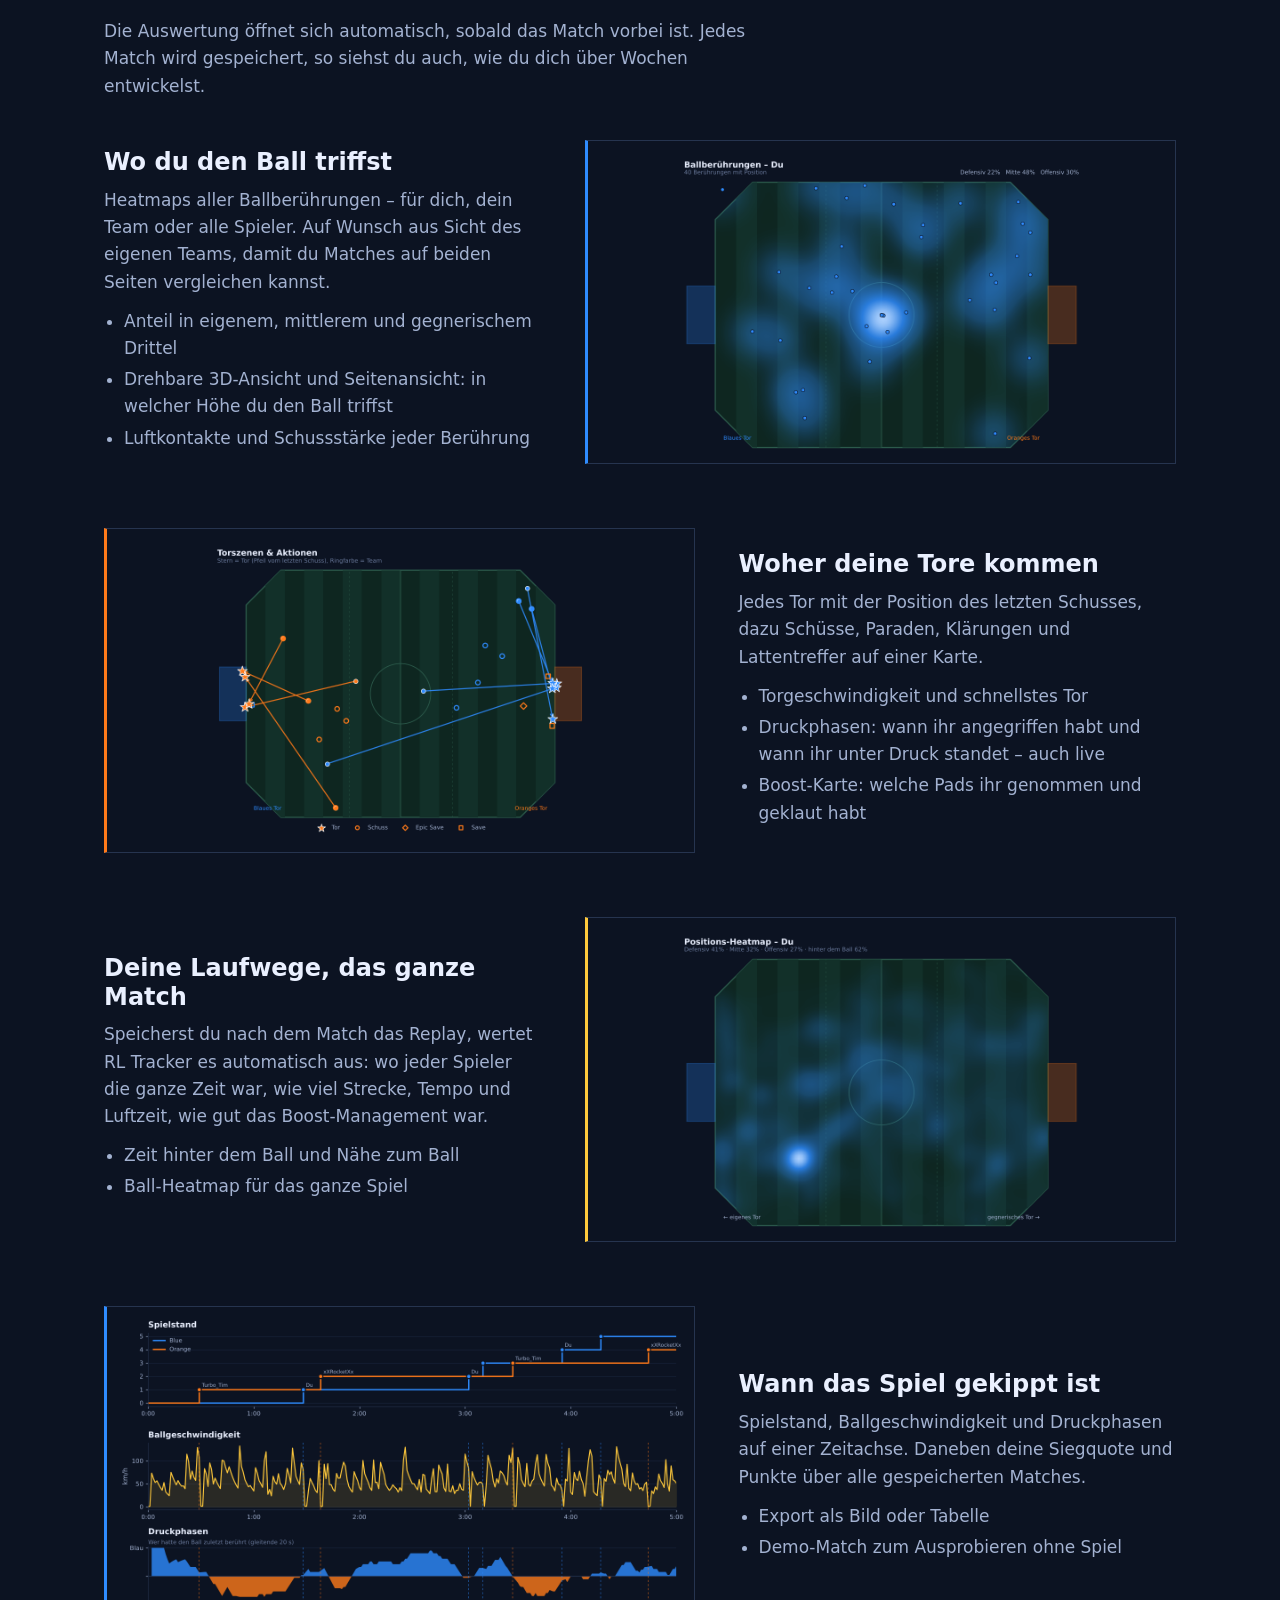
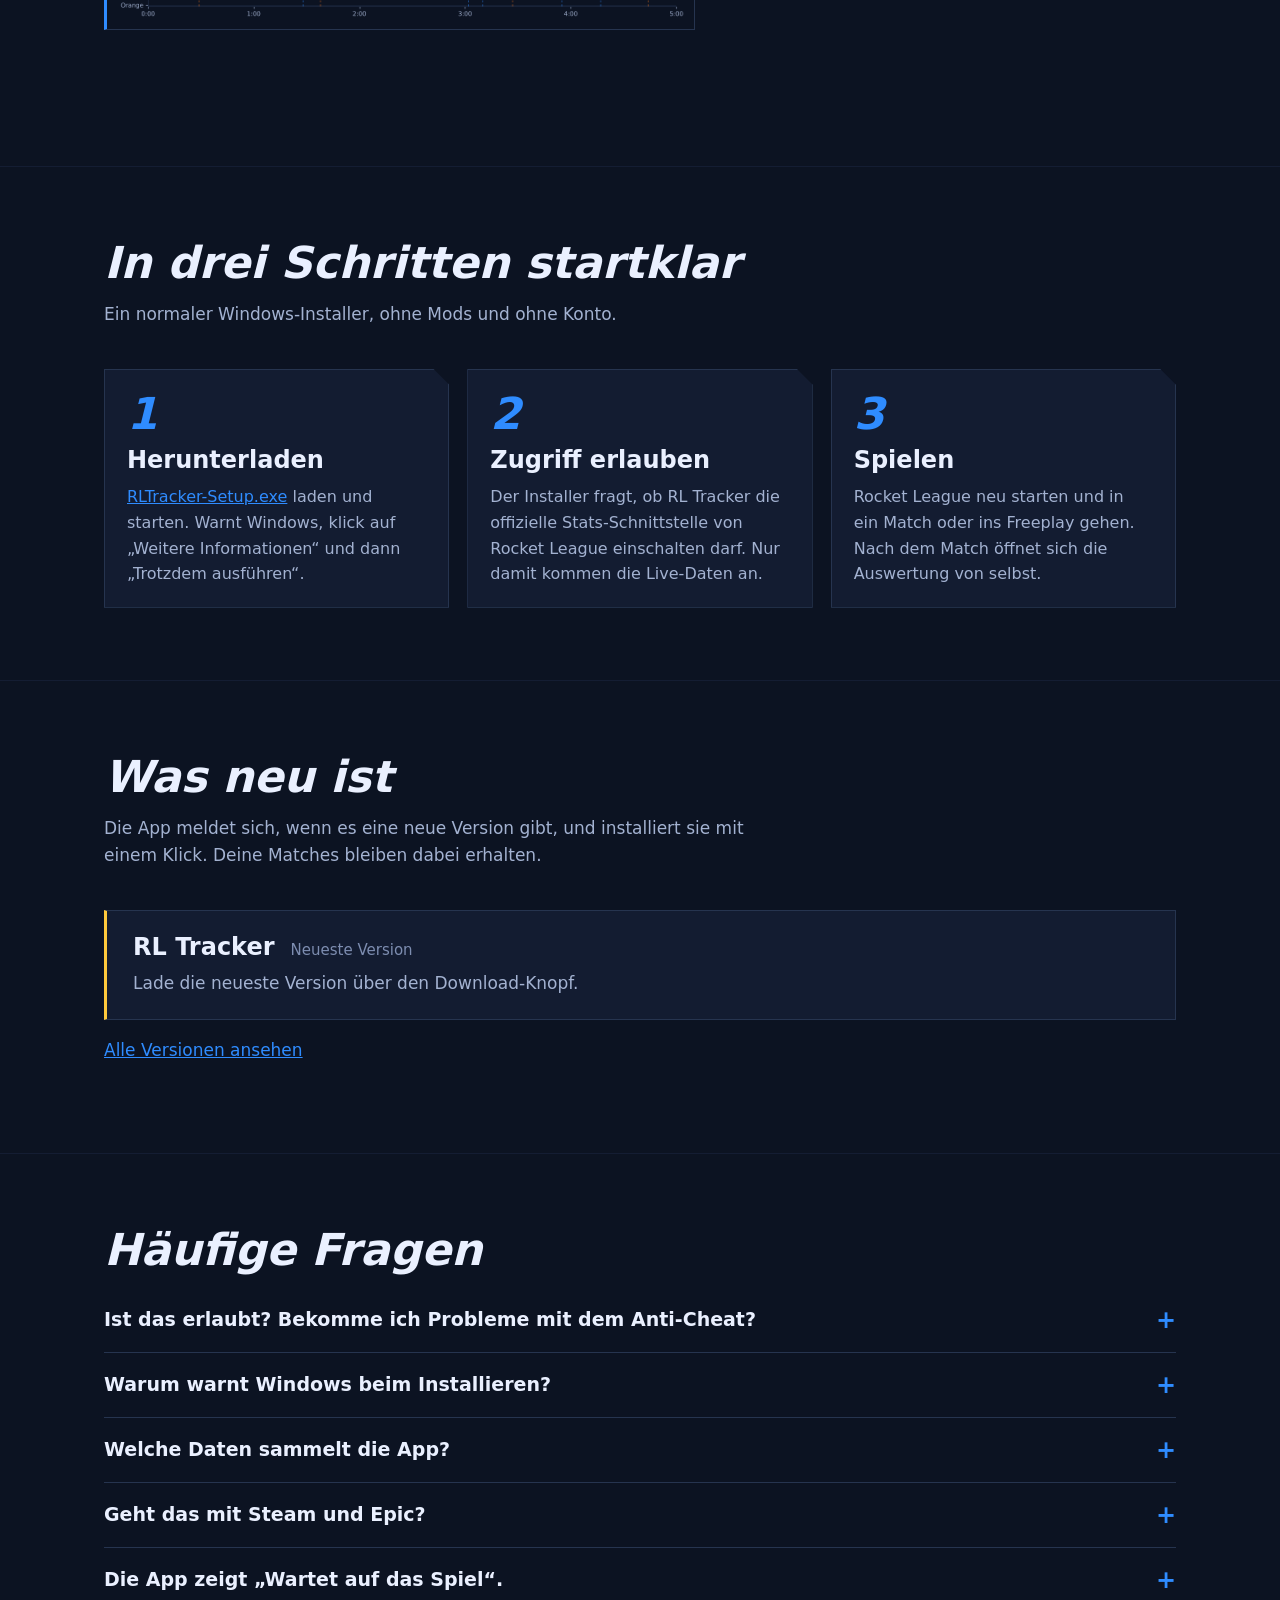
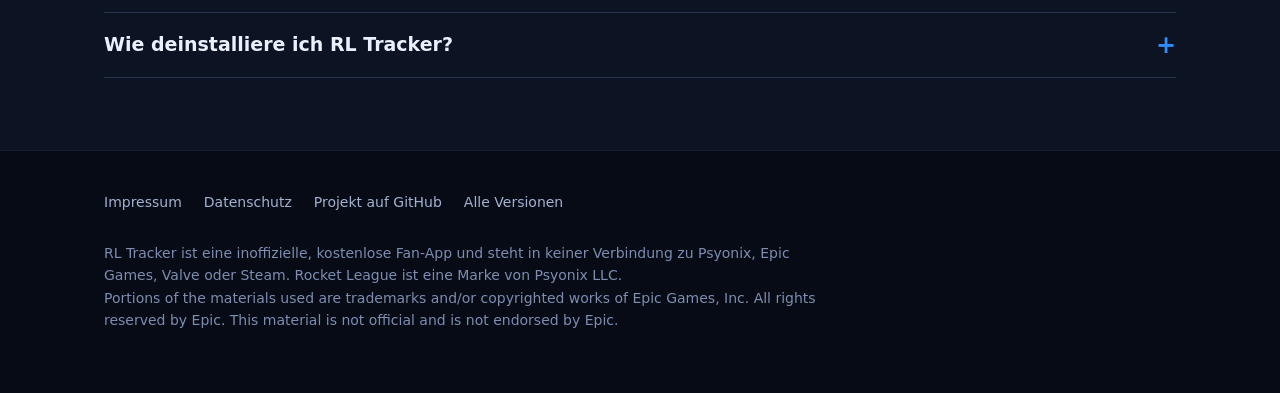
==== commit ab2bf400: "druckphase update und bug fixes" ====
--- a/docs/index.html
+++ b/docs/index.html
@@ -75,7 +75,7 @@
           <h3>Woher deine Tore kommen</h3>
           <p>Jedes Tor mit der Position des letzten Schusses, dazu Schüsse, Paraden, Klärungen und
             Lattentreffer auf einer Karte.</p>
-          <ul><li>Torgeschwindigkeit und schnellstes Tor</li><li>Boost-Karte: welche Pads ihr genommen und geklaut habt</li></ul>
+          <ul><li>Torgeschwindigkeit und schnellstes Tor</li><li>Druckphasen: wann ihr angegriffen habt und wann ihr unter Druck standet – auch live</li><li>Boost-Karte: welche Pads ihr genommen und geklaut habt</li></ul>
         </div>
         <figure><img src="assets/torszenen.png" width="1320" height="726" loading="lazy" alt="Karte mit Toren, Schüssen und Paraden eines Matches"></figure>
       </div>
